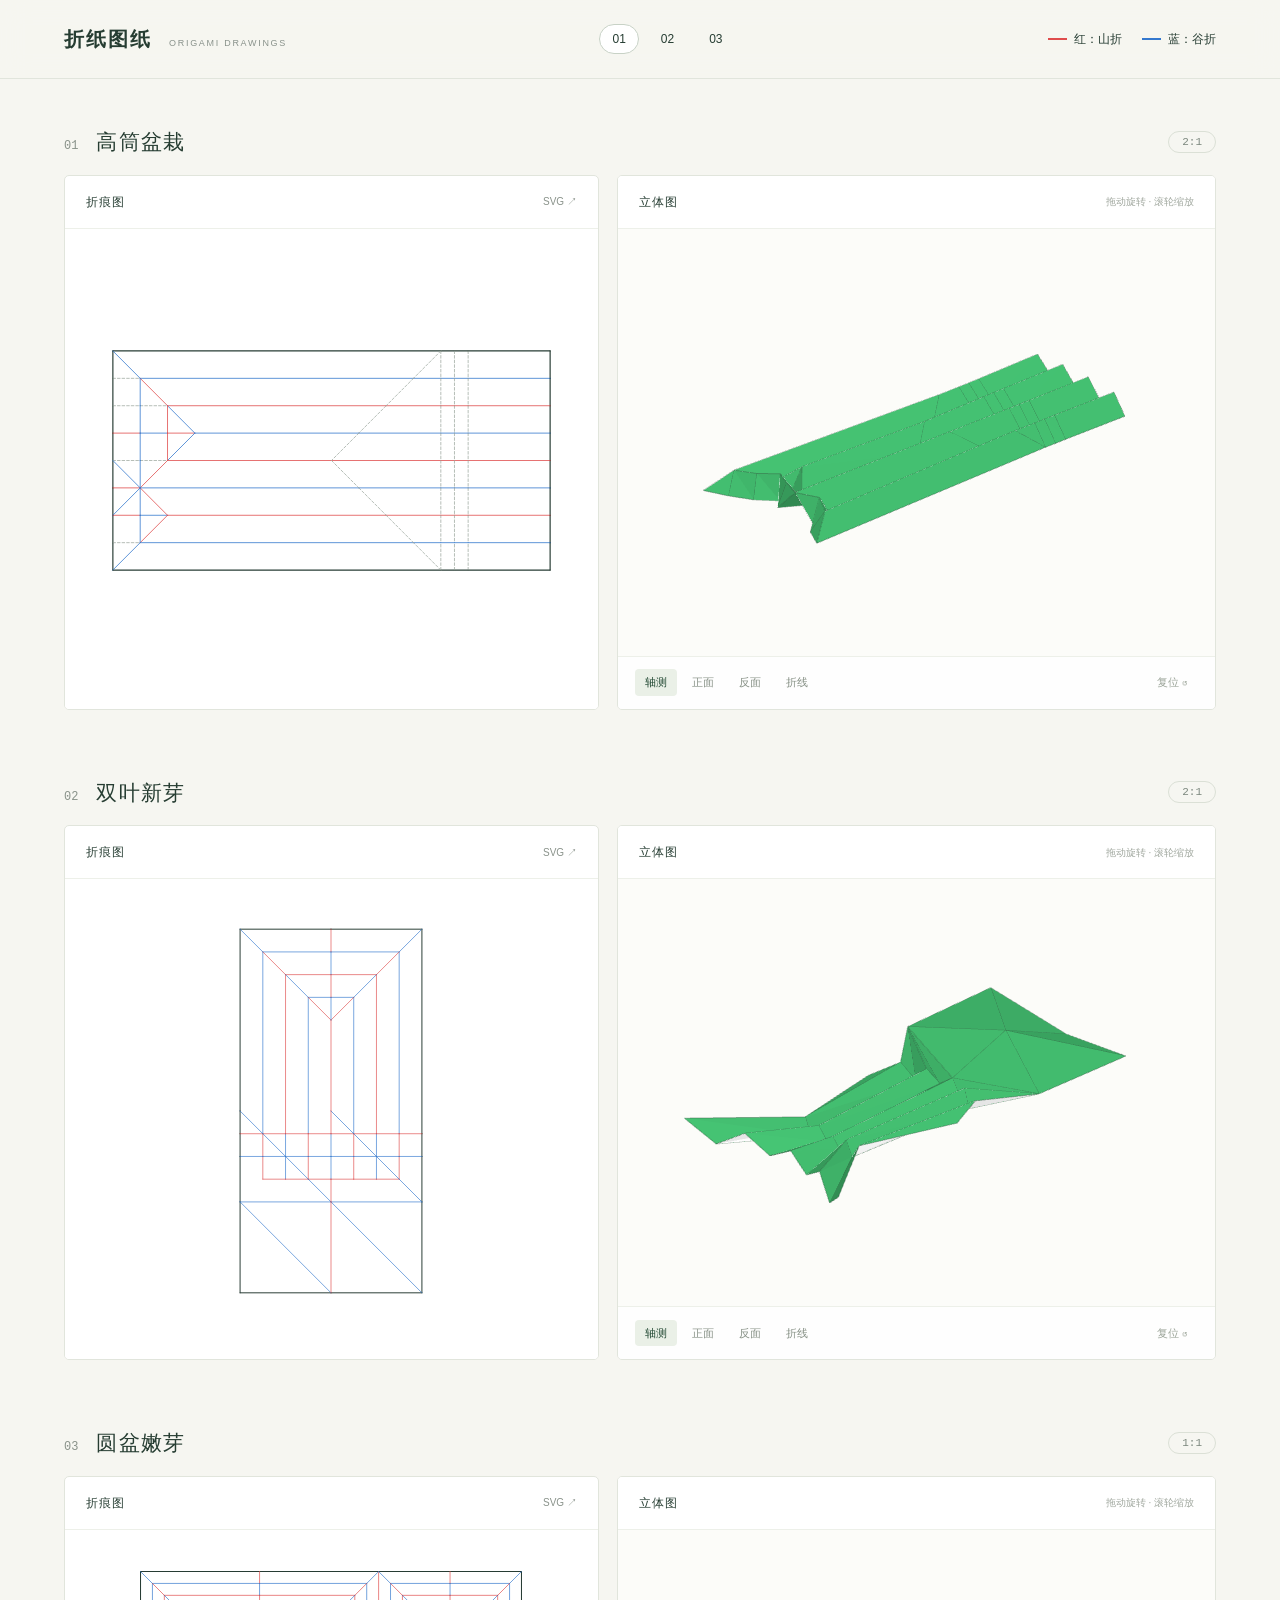
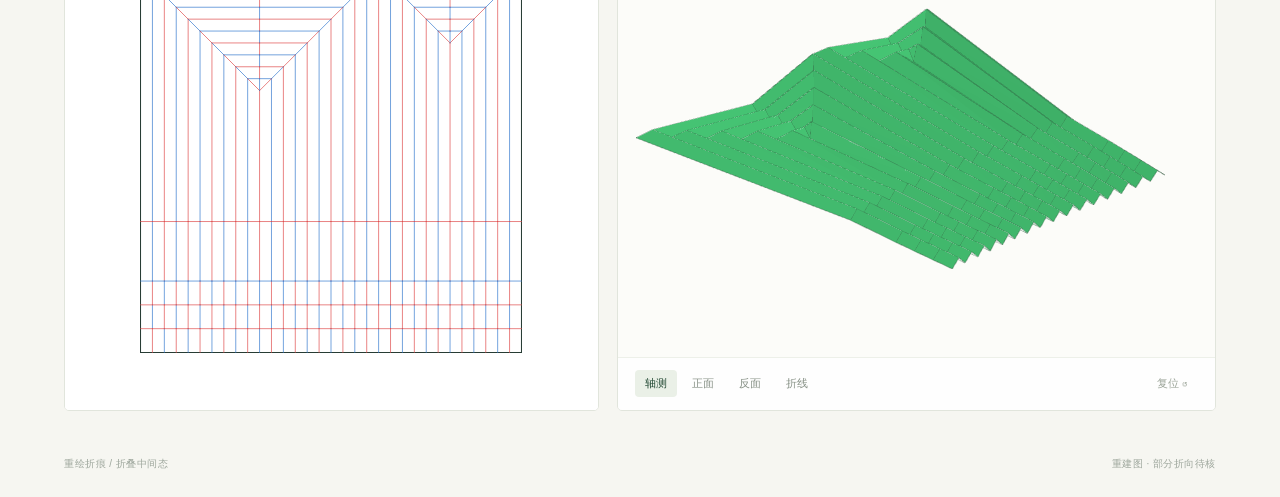
==== index.html @ 1186d383 "Publish three origami crease patterns and interactive 3D drawings" ====
<!doctype html>
<html lang="zh-CN"><head><meta charset="utf-8"><meta name="viewport" content="width=device-width,initial-scale=1"><meta name="theme-color" content="#f6f6f1"><meta name="description" content="三件折纸作品的重绘折痕图与交互立体图。红色山折，蓝色谷折。"><title>折纸图纸</title><link rel="icon" href="favicon.svg" type="image/svg+xml"><link rel="stylesheet" href="style.css"></head><body>
<header class="header"><a class="brand" href="#">折纸图纸<span>ORIGAMI DRAWINGS</span></a><nav aria-label="作品"><a href="#work-01">01</a><a href="#work-02">02</a><a href="#work-03">03</a></nav><div class="legend"><span><i class="red"></i>红：山折</span><span><i class="blue"></i>蓝：谷折</span></div></header>
<main>
<section class="work" id="work-01" data-id="01"><div class="work-head"><h1><span>01</span>高筒盆栽</h1><span class="ratio">2:1</span></div><div class="drawings"><article class="drawing crease"><div class="label">折痕图<a class="download" href="assets/crease-01.svg" download="作品一_折痕图.svg" aria-label="下载作品一折痕图">SVG ↗</a></div><button class="crease-image" data-src="assets/crease-01.svg" aria-label="放大作品一折痕图"><img src="assets/crease-01.svg" alt="作品一红蓝折痕图"></button></article><article class="drawing model"><div class="label">立体图<span class="hint">拖动旋转 · 滚轮缩放</span></div><div class="canvas" id="model-01" aria-label="作品一可旋转立体图"></div><div class="views"><button data-view="iso" class="selected">轴测</button><button data-view="top">正面</button><button data-view="back">反面</button><button data-view="wire">折线</button><button data-view="reset" class="reset">复位 ↺</button></div></article></div></section>
<section class="work" id="work-02" data-id="02"><div class="work-head"><h2><span>02</span>双叶新芽</h2><span class="ratio">2:1</span></div><div class="drawings"><article class="drawing crease"><div class="label">折痕图<a class="download" href="assets/crease-02.svg" download="作品二_折痕图.svg" aria-label="下载作品二折痕图">SVG ↗</a></div><button class="crease-image portrait" data-src="assets/crease-02.svg" aria-label="放大作品二折痕图"><img src="assets/crease-02.svg" alt="作品二红蓝折痕图"></button></article><article class="drawing model"><div class="label">立体图<span class="hint">拖动旋转 · 滚轮缩放</span></div><div class="canvas" id="model-02" aria-label="作品二可旋转立体图"></div><div class="views"><button data-view="iso" class="selected">轴测</button><button data-view="top">正面</button><button data-view="back">反面</button><button data-view="wire">折线</button><button data-view="reset" class="reset">复位 ↺</button></div></article></div></section>
<section class="work" id="work-03" data-id="03"><div class="work-head"><h2><span>03</span>圆盆嫩芽</h2><span class="ratio">1:1</span></div><div class="drawings"><article class="drawing crease"><div class="label">折痕图<a class="download" href="assets/crease-03.svg" download="作品三_折痕图.svg" aria-label="下载作品三折痕图">SVG ↗</a></div><button class="crease-image" data-src="assets/crease-03.svg" aria-label="放大作品三折痕图"><img src="assets/crease-03.svg" alt="作品三红蓝折痕图"></button></article><article class="drawing model"><div class="label">立体图<span class="hint">拖动旋转 · 滚轮缩放</span></div><div class="canvas" id="model-03" aria-label="作品三可旋转立体图"></div><div class="views"><button data-view="iso" class="selected">轴测</button><button data-view="top">正面</button><button data-view="back">反面</button><button data-view="wire">折线</button><button data-view="reset" class="reset">复位 ↺</button></div></article></div></section>
</main><footer><span>重绘折痕 / 折叠中间态</span><span title="部分折向与隐藏层序尚待核验；作品二为照片形态重建。">重建图 · 部分折向待核</span></footer>
<dialog id="lightbox"><button id="close" aria-label="关闭放大图">×</button><img alt="放大折痕图"><div class="legend"><span><i class="red"></i>红：山折</span><span><i class="blue"></i>蓝：谷折</span></div></dialog>
<script src="assets/three.min.js"></script><script src="assets/OrbitControls.js"></script><script src="app.js"></script></body></html>
---- style.css ----
:root{--ink:#263d32;--muted:#89928a;--line:#e1e5dc;--paper:#f6f6f1;--red:#df4c4c;--blue:#3478ce}*{box-sizing:border-box}html{scroll-behavior:smooth;scroll-padding-top:102px}body{margin:0;background:var(--paper);color:var(--ink);font:14px/1.5 -apple-system,BlinkMacSystemFont,"PingFang SC","Microsoft YaHei",sans-serif}a{color:inherit;text-decoration:none}button{font:inherit;cursor:pointer;color:inherit}button:focus-visible,a:focus-visible{outline:2px solid var(--blue);outline-offset:4px}.header{position:sticky;top:0;z-index:10;display:flex;align-items:center;justify-content:space-between;padding:24px 5vw;background:#f6f6f1ee;backdrop-filter:blur(14px);border-bottom:1px solid var(--line)}.brand{font-size:20px;font-weight:600;letter-spacing:.1em;display:flex;align-items:baseline;gap:17px}.brand span{font-size:9px;color:var(--muted);font-weight:500;letter-spacing:.19em}nav{display:flex;gap:9px}nav a{font-size:12px;font-variant-numeric:tabular-nums;padding:5px 12px;border:1px solid transparent;border-radius:20px}nav a:hover,nav a.active{border-color:#c8d2c6;background:#fff}.legend{display:flex;align-items:center;gap:20px;font-size:12px;white-space:nowrap}.legend span{display:flex;align-items:center;gap:7px}.legend i{width:19px;height:2px;display:inline-block}.red{background:var(--red)}.blue{background:var(--blue)}main{max-width:1550px;padding:25px 5vw 0;margin:auto}.work{padding:22px 0 45px;scroll-margin-top:0}.work-head{display:flex;align-items:center;justify-content:space-between;margin-bottom:17px}h1,h2{font-size:21px;font-weight:500;letter-spacing:.06em;margin:0}h1 span,h2 span{font:12px ui-monospace,SFMono-Regular,monospace;letter-spacing:0;color:var(--muted);margin-right:18px}.ratio{font:11px ui-monospace,SFMono-Regular,monospace;border:1px solid #dbe0d6;border-radius:20px;color:#7c887e;padding:4px 13px}.drawings{display:grid;grid-template-columns:1fr 1.12fr;gap:18px}.drawing{border:1px solid var(--line);background:white;border-radius:5px;overflow:hidden;position:relative}.label{height:53px;border-bottom:1px solid #edf0e9;display:flex;align-items:center;justify-content:space-between;padding:0 21px;font-size:12px;letter-spacing:.08em}.download{color:var(--muted);font-size:10px;letter-spacing:0}.download:hover{color:var(--ink)}.hint{font-size:10px;color:#a1a89f;letter-spacing:0}.crease-image{border:0;display:flex;background:#fff;align-items:center;justify-content:center;width:100%;height:480px;padding:32px 26px 48px;cursor:zoom-in}.crease-image img{width:100%;height:100%;object-fit:contain;display:block}.canvas{height:427px;position:relative;touch-action:none}.canvas canvas{display:block;width:100%;height:100%;outline:0}.model{background:#fcfcf9}.model .label{background:white}.views{height:53px;display:flex;align-items:center;gap:5px;padding:0 17px;background:#ffffffc9;border-top:1px solid #edf0e9}.views button{background:transparent;border:0;border-radius:4px;font-size:11px;padding:5px 10px;color:#879186}.views button:hover{background:#f1f4ec;color:var(--ink)}.views button.selected{color:#254b36;background:#eaf0e7}.views .reset{margin-left:auto;color:#9ca599}footer{max-width:1550px;margin:auto;padding:0 5vw 26px;display:flex;justify-content:space-between;color:#9da69c;font-size:10px;letter-spacing:.05em}dialog{border:1px solid var(--line);border-radius:6px;max-width:94vw;width:900px;height:92vh;padding:35px;background:white}dialog::backdrop{background:#10271c91;backdrop-filter:blur(4px)}dialog img{height:calc(100% - 40px);width:100%;object-fit:contain}dialog .legend{justify-content:center;margin-top:14px}#close{position:absolute;top:5px;right:13px;background:white;border:0;font-size:28px;font-weight:300;color:#7a867c;line-height:1.2}@media(min-width:1550px){.crease-image{height:560px}.canvas{height:507px}}@media(max-width:850px){.header{padding:18px 5vw}.brand{font-size:18px}.brand span{display:none}.legend{gap:11px;font-size:10px}nav{gap:0}nav a{padding:4px 9px}main{padding-top:8px}.drawings{grid-template-columns:1fr}.work{padding:20px 0 35px}.crease-image{height:420px}.canvas{height:365px}.hint{font-size:10px}h1,h2{font-size:19px}footer{font-size:9px;gap:15px}.label{height:45px}.crease-image.portrait{height:490px}}@media(prefers-reduced-motion:reduce){html{scroll-behavior:auto}}
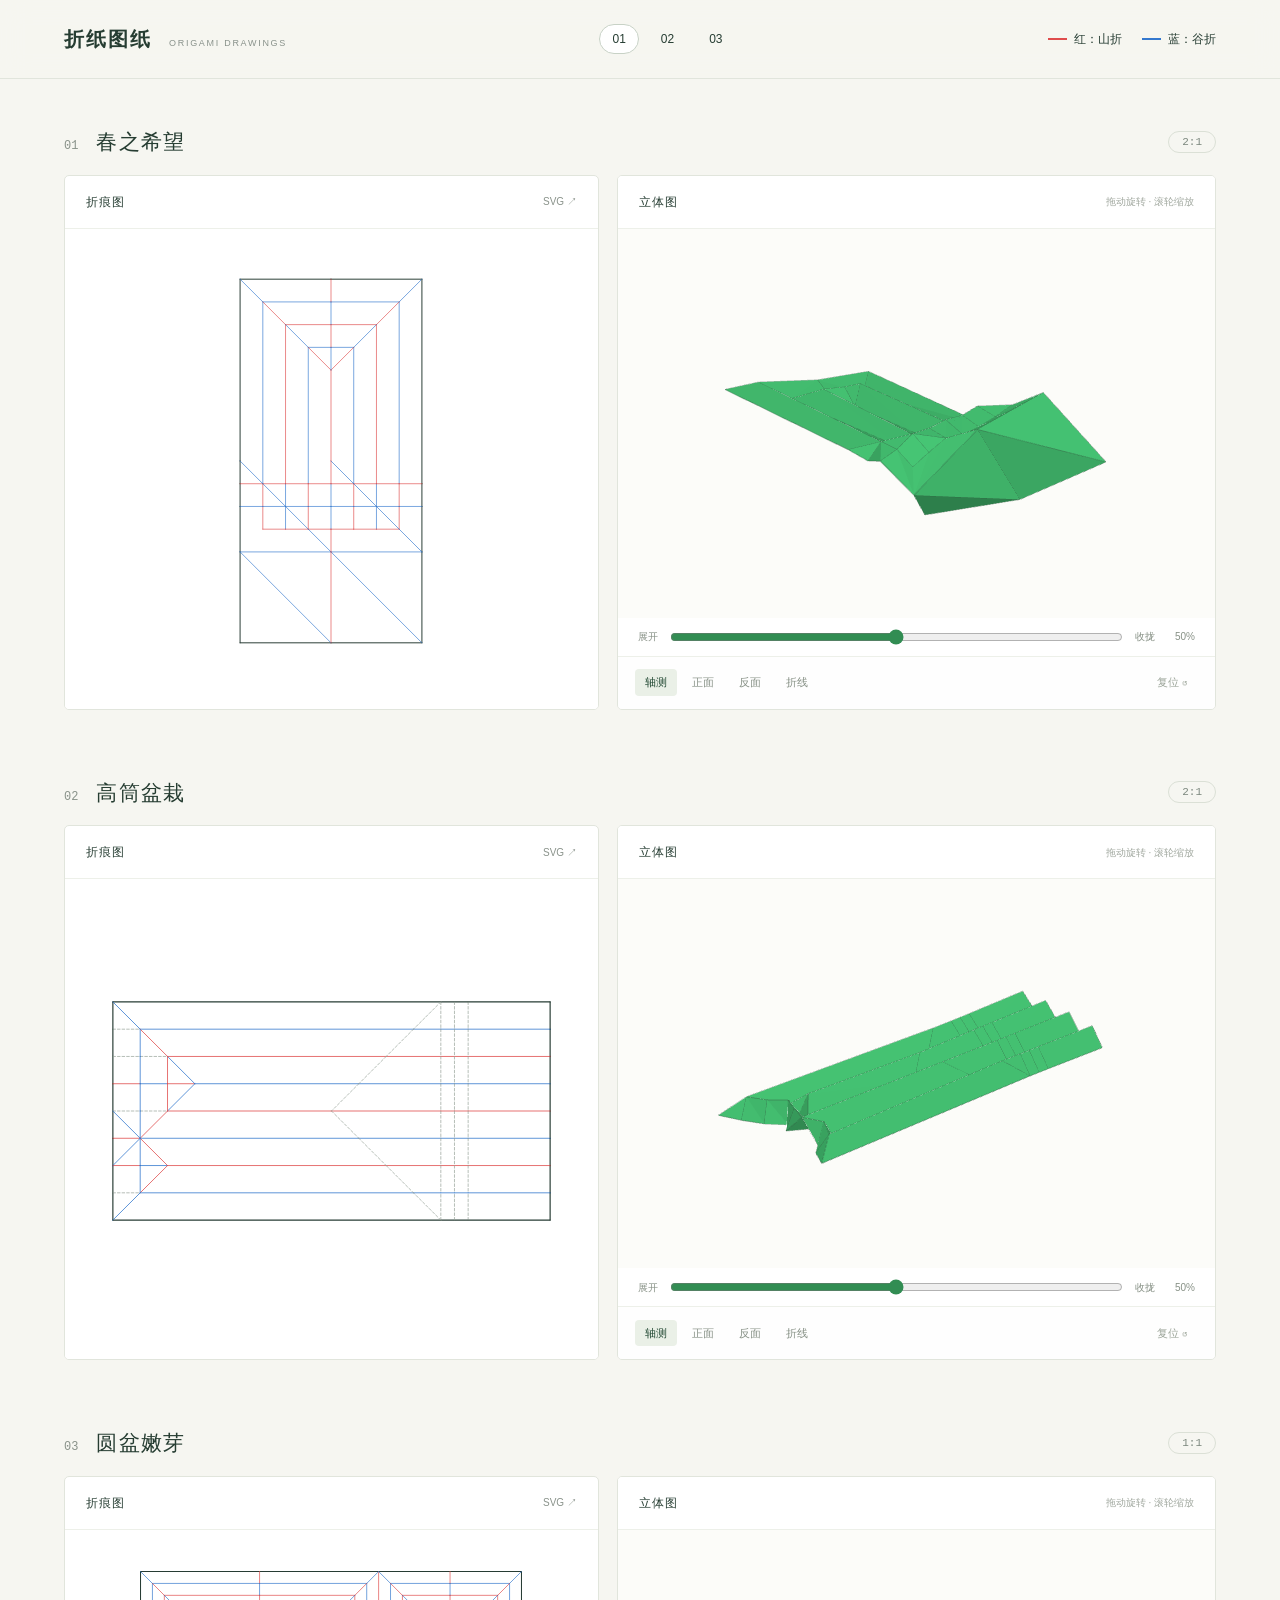
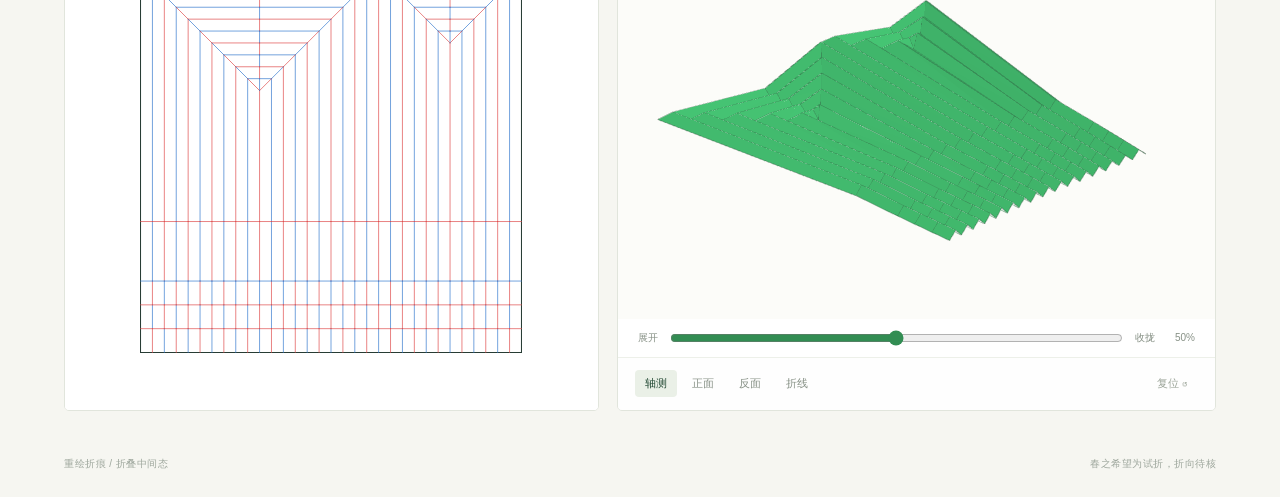
==== commit baae06c9: "Put Spring of Hope first and add folding controls" ====
--- a/index.html
+++ b/index.html
@@ -1,10 +1,10 @@
 <!doctype html>
 <html lang="zh-CN"><head><meta charset="utf-8"><meta name="viewport" content="width=device-width,initial-scale=1"><meta name="theme-color" content="#f6f6f1"><meta name="description" content="三件折纸作品的重绘折痕图与交互立体图。红色山折，蓝色谷折。"><title>折纸图纸</title><link rel="icon" href="favicon.svg" type="image/svg+xml"><link rel="stylesheet" href="style.css"></head><body>
-<header class="header"><a class="brand" href="#">折纸图纸<span>ORIGAMI DRAWINGS</span></a><nav aria-label="作品"><a href="#work-01">01</a><a href="#work-02">02</a><a href="#work-03">03</a></nav><div class="legend"><span><i class="red"></i>红：山折</span><span><i class="blue"></i>蓝：谷折</span></div></header>
+<header class="header"><a class="brand" href="#">折纸图纸<span>ORIGAMI DRAWINGS</span></a><nav aria-label="作品"><a href="#work-02">01</a><a href="#work-01">02</a><a href="#work-03">03</a></nav><div class="legend"><span><i class="red"></i>红：山折</span><span><i class="blue"></i>蓝：谷折</span></div></header>
 <main>
-<section class="work" id="work-01" data-id="01"><div class="work-head"><h1><span>01</span>高筒盆栽</h1><span class="ratio">2:1</span></div><div class="drawings"><article class="drawing crease"><div class="label">折痕图<a class="download" href="assets/crease-01.svg" download="作品一_折痕图.svg" aria-label="下载作品一折痕图">SVG ↗</a></div><button class="crease-image" data-src="assets/crease-01.svg" aria-label="放大作品一折痕图"><img src="assets/crease-01.svg" alt="作品一红蓝折痕图"></button></article><article class="drawing model"><div class="label">立体图<span class="hint">拖动旋转 · 滚轮缩放</span></div><div class="canvas" id="model-01" aria-label="作品一可旋转立体图"></div><div class="views"><button data-view="iso" class="selected">轴测</button><button data-view="top">正面</button><button data-view="back">反面</button><button data-view="wire">折线</button><button data-view="reset" class="reset">复位 ↺</button></div></article></div></section>
-<section class="work" id="work-02" data-id="02"><div class="work-head"><h2><span>02</span>双叶新芽</h2><span class="ratio">2:1</span></div><div class="drawings"><article class="drawing crease"><div class="label">折痕图<a class="download" href="assets/crease-02.svg" download="作品二_折痕图.svg" aria-label="下载作品二折痕图">SVG ↗</a></div><button class="crease-image portrait" data-src="assets/crease-02.svg" aria-label="放大作品二折痕图"><img src="assets/crease-02.svg" alt="作品二红蓝折痕图"></button></article><article class="drawing model"><div class="label">立体图<span class="hint">拖动旋转 · 滚轮缩放</span></div><div class="canvas" id="model-02" aria-label="作品二可旋转立体图"></div><div class="views"><button data-view="iso" class="selected">轴测</button><button data-view="top">正面</button><button data-view="back">反面</button><button data-view="wire">折线</button><button data-view="reset" class="reset">复位 ↺</button></div></article></div></section>
-<section class="work" id="work-03" data-id="03"><div class="work-head"><h2><span>03</span>圆盆嫩芽</h2><span class="ratio">1:1</span></div><div class="drawings"><article class="drawing crease"><div class="label">折痕图<a class="download" href="assets/crease-03.svg" download="作品三_折痕图.svg" aria-label="下载作品三折痕图">SVG ↗</a></div><button class="crease-image" data-src="assets/crease-03.svg" aria-label="放大作品三折痕图"><img src="assets/crease-03.svg" alt="作品三红蓝折痕图"></button></article><article class="drawing model"><div class="label">立体图<span class="hint">拖动旋转 · 滚轮缩放</span></div><div class="canvas" id="model-03" aria-label="作品三可旋转立体图"></div><div class="views"><button data-view="iso" class="selected">轴测</button><button data-view="top">正面</button><button data-view="back">反面</button><button data-view="wire">折线</button><button data-view="reset" class="reset">复位 ↺</button></div></article></div></section>
-</main><footer><span>重绘折痕 / 折叠中间态</span><span title="部分折向与隐藏层序尚待核验；作品二为照片形态重建。">重建图 · 部分折向待核</span></footer>
+<section class="work" id="work-02" data-id="02"><div class="work-head"><h2><span>01</span>春之希望</h2><span class="ratio">2:1</span></div><div class="drawings"><article class="drawing crease"><div class="label">折痕图<a class="download" href="assets/crease-02.svg" download="作品二_折痕图.svg" aria-label="下载作品二折痕图">SVG ↗</a></div><button class="crease-image portrait" data-src="assets/crease-02.svg" aria-label="放大作品二折痕图"><img src="assets/crease-02.svg" alt="作品二红蓝折痕图"></button></article><article class="drawing model"><div class="label">立体图<span class="hint">拖动旋转 · 滚轮缩放</span></div><div class="canvas" id="model-02" aria-label="作品二可旋转立体图"></div><div class="progress"><span>展开</span><input type="range" min="0" max="100" value="50" aria-label="折叠进度"><span>收拢</span><output>50%</output></div><div class="views"><button data-view="iso" class="selected">轴测</button><button data-view="top">正面</button><button data-view="back">反面</button><button data-view="wire">折线</button><button data-view="reset" class="reset">复位 ↺</button></div></article></div></section>
+<section class="work" id="work-01" data-id="01"><div class="work-head"><h1><span>02</span>高筒盆栽</h1><span class="ratio">2:1</span></div><div class="drawings"><article class="drawing crease"><div class="label">折痕图<a class="download" href="assets/crease-01.svg" download="作品一_折痕图.svg" aria-label="下载作品一折痕图">SVG ↗</a></div><button class="crease-image" data-src="assets/crease-01.svg" aria-label="放大作品一折痕图"><img src="assets/crease-01.svg" alt="作品一红蓝折痕图"></button></article><article class="drawing model"><div class="label">立体图<span class="hint">拖动旋转 · 滚轮缩放</span></div><div class="canvas" id="model-01" aria-label="作品一可旋转立体图"></div><div class="progress"><span>展开</span><input type="range" min="0" max="100" value="50" aria-label="折叠进度"><span>收拢</span><output>50%</output></div><div class="views"><button data-view="iso" class="selected">轴测</button><button data-view="top">正面</button><button data-view="back">反面</button><button data-view="wire">折线</button><button data-view="reset" class="reset">复位 ↺</button></div></article></div></section>
+<section class="work" id="work-03" data-id="03"><div class="work-head"><h2><span>03</span>圆盆嫩芽</h2><span class="ratio">1:1</span></div><div class="drawings"><article class="drawing crease"><div class="label">折痕图<a class="download" href="assets/crease-03.svg" download="作品三_折痕图.svg" aria-label="下载作品三折痕图">SVG ↗</a></div><button class="crease-image" data-src="assets/crease-03.svg" aria-label="放大作品三折痕图"><img src="assets/crease-03.svg" alt="作品三红蓝折痕图"></button></article><article class="drawing model"><div class="label">立体图<span class="hint">拖动旋转 · 滚轮缩放</span></div><div class="canvas" id="model-03" aria-label="作品三可旋转立体图"></div><div class="progress"><span>展开</span><input type="range" min="0" max="100" value="50" aria-label="折叠进度"><span>收拢</span><output>50%</output></div><div class="views"><button data-view="iso" class="selected">轴测</button><button data-view="top">正面</button><button data-view="back">反面</button><button data-view="wire">折线</button><button data-view="reset" class="reset">复位 ↺</button></div></article></div></section>
+</main><footer><span>重绘折痕 / 折叠中间态</span><span title="部分折向与隐藏层序尚待核验；作品二为照片形态重建。">春之希望为试折，折向待核</span></footer>
 <dialog id="lightbox"><button id="close" aria-label="关闭放大图">×</button><img alt="放大折痕图"><div class="legend"><span><i class="red"></i>红：山折</span><span><i class="blue"></i>蓝：谷折</span></div></dialog>
 <script src="assets/three.min.js"></script><script src="assets/OrbitControls.js"></script><script src="app.js"></script></body></html>
--- a/style.css
+++ b/style.css
@@ -1 +1,2 @@
 :root{--ink:#263d32;--muted:#89928a;--line:#e1e5dc;--paper:#f6f6f1;--red:#df4c4c;--blue:#3478ce}*{box-sizing:border-box}html{scroll-behavior:smooth;scroll-padding-top:102px}body{margin:0;background:var(--paper);color:var(--ink);font:14px/1.5 -apple-system,BlinkMacSystemFont,"PingFang SC","Microsoft YaHei",sans-serif}a{color:inherit;text-decoration:none}button{font:inherit;cursor:pointer;color:inherit}button:focus-visible,a:focus-visible{outline:2px solid var(--blue);outline-offset:4px}.header{position:sticky;top:0;z-index:10;display:flex;align-items:center;justify-content:space-between;padding:24px 5vw;background:#f6f6f1ee;backdrop-filter:blur(14px);border-bottom:1px solid var(--line)}.brand{font-size:20px;font-weight:600;letter-spacing:.1em;display:flex;align-items:baseline;gap:17px}.brand span{font-size:9px;color:var(--muted);font-weight:500;letter-spacing:.19em}nav{display:flex;gap:9px}nav a{font-size:12px;font-variant-numeric:tabular-nums;padding:5px 12px;border:1px solid transparent;border-radius:20px}nav a:hover,nav a.active{border-color:#c8d2c6;background:#fff}.legend{display:flex;align-items:center;gap:20px;font-size:12px;white-space:nowrap}.legend span{display:flex;align-items:center;gap:7px}.legend i{width:19px;height:2px;display:inline-block}.red{background:var(--red)}.blue{background:var(--blue)}main{max-width:1550px;padding:25px 5vw 0;margin:auto}.work{padding:22px 0 45px;scroll-margin-top:0}.work-head{display:flex;align-items:center;justify-content:space-between;margin-bottom:17px}h1,h2{font-size:21px;font-weight:500;letter-spacing:.06em;margin:0}h1 span,h2 span{font:12px ui-monospace,SFMono-Regular,monospace;letter-spacing:0;color:var(--muted);margin-right:18px}.ratio{font:11px ui-monospace,SFMono-Regular,monospace;border:1px solid #dbe0d6;border-radius:20px;color:#7c887e;padding:4px 13px}.drawings{display:grid;grid-template-columns:1fr 1.12fr;gap:18px}.drawing{border:1px solid var(--line);background:white;border-radius:5px;overflow:hidden;position:relative}.label{height:53px;border-bottom:1px solid #edf0e9;display:flex;align-items:center;justify-content:space-between;padding:0 21px;font-size:12px;letter-spacing:.08em}.download{color:var(--muted);font-size:10px;letter-spacing:0}.download:hover{color:var(--ink)}.hint{font-size:10px;color:#a1a89f;letter-spacing:0}.crease-image{border:0;display:flex;background:#fff;align-items:center;justify-content:center;width:100%;height:480px;padding:32px 26px 48px;cursor:zoom-in}.crease-image img{width:100%;height:100%;object-fit:contain;display:block}.canvas{height:427px;position:relative;touch-action:none}.canvas canvas{display:block;width:100%;height:100%;outline:0}.model{background:#fcfcf9}.model .label{background:white}.views{height:53px;display:flex;align-items:center;gap:5px;padding:0 17px;background:#ffffffc9;border-top:1px solid #edf0e9}.views button{background:transparent;border:0;border-radius:4px;font-size:11px;padding:5px 10px;color:#879186}.views button:hover{background:#f1f4ec;color:var(--ink)}.views button.selected{color:#254b36;background:#eaf0e7}.views .reset{margin-left:auto;color:#9ca599}footer{max-width:1550px;margin:auto;padding:0 5vw 26px;display:flex;justify-content:space-between;color:#9da69c;font-size:10px;letter-spacing:.05em}dialog{border:1px solid var(--line);border-radius:6px;max-width:94vw;width:900px;height:92vh;padding:35px;background:white}dialog::backdrop{background:#10271c91;backdrop-filter:blur(4px)}dialog img{height:calc(100% - 40px);width:100%;object-fit:contain}dialog .legend{justify-content:center;margin-top:14px}#close{position:absolute;top:5px;right:13px;background:white;border:0;font-size:28px;font-weight:300;color:#7a867c;line-height:1.2}@media(min-width:1550px){.crease-image{height:560px}.canvas{height:507px}}@media(max-width:850px){.header{padding:18px 5vw}.brand{font-size:18px}.brand span{display:none}.legend{gap:11px;font-size:10px}nav{gap:0}nav a{padding:4px 9px}main{padding-top:8px}.drawings{grid-template-columns:1fr}.work{padding:20px 0 35px}.crease-image{height:420px}.canvas{height:365px}.hint{font-size:10px}h1,h2{font-size:19px}footer{font-size:9px;gap:15px}.label{height:45px}.crease-image.portrait{height:490px}}@media(prefers-reduced-motion:reduce){html{scroll-behavior:auto}}
+.progress{height:38px;display:flex;align-items:center;gap:10px;padding:0 20px;font-size:10px;color:#879186;background:#fff}.progress input{flex:1;accent-color:#328d53}.progress output{width:30px;text-align:right}.canvas{height:389px}@media(min-width:1550px){.canvas{height:469px}}@media(max-width:850px){.canvas{height:327px}}
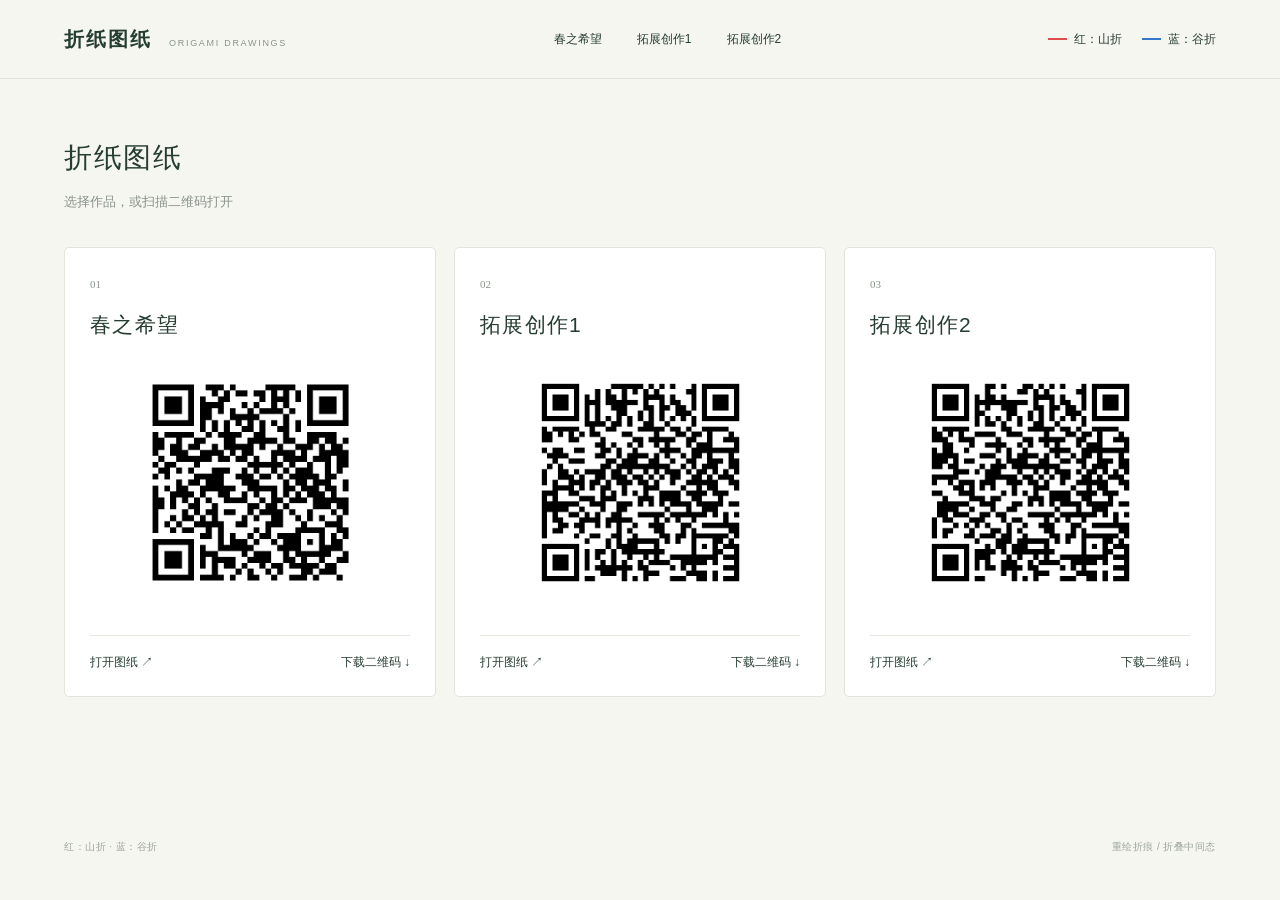
==== commit e5a6d173: "Separate the three works and add QR codes" ====
--- a/index.html
+++ b/index.html
@@ -1,10 +1,4 @@
 <!doctype html>
 <html lang="zh-CN"><head><meta charset="utf-8"><meta name="viewport" content="width=device-width,initial-scale=1"><meta name="theme-color" content="#f6f6f1"><meta name="description" content="三件折纸作品的重绘折痕图与交互立体图。红色山折，蓝色谷折。"><title>折纸图纸</title><link rel="icon" href="favicon.svg" type="image/svg+xml"><link rel="stylesheet" href="style.css"></head><body>
-<header class="header"><a class="brand" href="#">折纸图纸<span>ORIGAMI DRAWINGS</span></a><nav aria-label="作品"><a href="#work-02">01</a><a href="#work-01">02</a><a href="#work-03">03</a></nav><div class="legend"><span><i class="red"></i>红：山折</span><span><i class="blue"></i>蓝：谷折</span></div></header>
-<main>
-<section class="work" id="work-02" data-id="02"><div class="work-head"><h2><span>01</span>春之希望</h2><span class="ratio">2:1</span></div><div class="drawings"><article class="drawing crease"><div class="label">折痕图<a class="download" href="assets/crease-02.svg" download="作品二_折痕图.svg" aria-label="下载作品二折痕图">SVG ↗</a></div><button class="crease-image portrait" data-src="assets/crease-02.svg" aria-label="放大作品二折痕图"><img src="assets/crease-02.svg" alt="作品二红蓝折痕图"></button></article><article class="drawing model"><div class="label">立体图<span class="hint">拖动旋转 · 滚轮缩放</span></div><div class="canvas" id="model-02" aria-label="作品二可旋转立体图"></div><div class="progress"><span>展开</span><input type="range" min="0" max="100" value="50" aria-label="折叠进度"><span>收拢</span><output>50%</output></div><div class="views"><button data-view="iso" class="selected">轴测</button><button data-view="top">正面</button><button data-view="back">反面</button><button data-view="wire">折线</button><button data-view="reset" class="reset">复位 ↺</button></div></article></div></section>
-<section class="work" id="work-01" data-id="01"><div class="work-head"><h1><span>02</span>高筒盆栽</h1><span class="ratio">2:1</span></div><div class="drawings"><article class="drawing crease"><div class="label">折痕图<a class="download" href="assets/crease-01.svg" download="作品一_折痕图.svg" aria-label="下载作品一折痕图">SVG ↗</a></div><button class="crease-image" data-src="assets/crease-01.svg" aria-label="放大作品一折痕图"><img src="assets/crease-01.svg" alt="作品一红蓝折痕图"></button></article><article class="drawing model"><div class="label">立体图<span class="hint">拖动旋转 · 滚轮缩放</span></div><div class="canvas" id="model-01" aria-label="作品一可旋转立体图"></div><div class="progress"><span>展开</span><input type="range" min="0" max="100" value="50" aria-label="折叠进度"><span>收拢</span><output>50%</output></div><div class="views"><button data-view="iso" class="selected">轴测</button><button data-view="top">正面</button><button data-view="back">反面</button><button data-view="wire">折线</button><button data-view="reset" class="reset">复位 ↺</button></div></article></div></section>
-<section class="work" id="work-03" data-id="03"><div class="work-head"><h2><span>03</span>圆盆嫩芽</h2><span class="ratio">1:1</span></div><div class="drawings"><article class="drawing crease"><div class="label">折痕图<a class="download" href="assets/crease-03.svg" download="作品三_折痕图.svg" aria-label="下载作品三折痕图">SVG ↗</a></div><button class="crease-image" data-src="assets/crease-03.svg" aria-label="放大作品三折痕图"><img src="assets/crease-03.svg" alt="作品三红蓝折痕图"></button></article><article class="drawing model"><div class="label">立体图<span class="hint">拖动旋转 · 滚轮缩放</span></div><div class="canvas" id="model-03" aria-label="作品三可旋转立体图"></div><div class="progress"><span>展开</span><input type="range" min="0" max="100" value="50" aria-label="折叠进度"><span>收拢</span><output>50%</output></div><div class="views"><button data-view="iso" class="selected">轴测</button><button data-view="top">正面</button><button data-view="back">反面</button><button data-view="wire">折线</button><button data-view="reset" class="reset">复位 ↺</button></div></article></div></section>
-</main><footer><span>重绘折痕 / 折叠中间态</span><span title="部分折向与隐藏层序尚待核验；作品二为照片形态重建。">春之希望为试折，折向待核</span></footer>
-<dialog id="lightbox"><button id="close" aria-label="关闭放大图">×</button><img alt="放大折痕图"><div class="legend"><span><i class="red"></i>红：山折</span><span><i class="blue"></i>蓝：谷折</span></div></dialog>
-<script src="assets/three.min.js"></script><script src="assets/OrbitControls.js"></script><script src="app.js"></script></body></html>
+<header class="header"><a class="brand" href="#">折纸图纸<span>ORIGAMI DRAWINGS</span></a><nav aria-label="作品"><a href="spring.html">春之希望</a><a href="extension1.html">拓展创作1</a><a href="extension2.html">拓展创作2</a></nav><div class="legend"><span><i class="red"></i>红：山折</span><span><i class="blue"></i>蓝：谷折</span></div></header>
+<main class="hub"><div class="hub-title"><h1>折纸图纸</h1><p>选择作品，或扫描二维码打开</p></div><div class="qr-grid"><article class="qr-card"><a href="spring.html"><span class="qr-number">01</span><h2>春之希望</h2><img src="assets/qr-spring.svg" alt="春之希望二维码"></a><div class="qr-actions"><a href="spring.html">打开图纸 ↗</a><a href="assets/qr-spring.svg" download="春之希望二维码.svg">下载二维码 ↓</a></div></article><article class="qr-card"><a href="extension1.html"><span class="qr-number">02</span><h2>拓展创作1</h2><img src="assets/qr-extension1.svg" alt="拓展创作1二维码"></a><div class="qr-actions"><a href="extension1.html">打开图纸 ↗</a><a href="assets/qr-extension1.svg" download="拓展创作1二维码.svg">下载二维码 ↓</a></div></article><article class="qr-card"><a href="extension2.html"><span class="qr-number">03</span><h2>拓展创作2</h2><img src="assets/qr-extension2.svg" alt="拓展创作2二维码"></a><div class="qr-actions"><a href="extension2.html">打开图纸 ↗</a><a href="assets/qr-extension2.svg" download="拓展创作2二维码.svg">下载二维码 ↓</a></div></article></div></main><footer><span>红：山折 · 蓝：谷折</span><span>重绘折痕 / 折叠中间态</span></footer></body></html>
--- a/style.css
+++ b/style.css
@@ -1,2 +1,4 @@
 :root{--ink:#263d32;--muted:#89928a;--line:#e1e5dc;--paper:#f6f6f1;--red:#df4c4c;--blue:#3478ce}*{box-sizing:border-box}html{scroll-behavior:smooth;scroll-padding-top:102px}body{margin:0;background:var(--paper);color:var(--ink);font:14px/1.5 -apple-system,BlinkMacSystemFont,"PingFang SC","Microsoft YaHei",sans-serif}a{color:inherit;text-decoration:none}button{font:inherit;cursor:pointer;color:inherit}button:focus-visible,a:focus-visible{outline:2px solid var(--blue);outline-offset:4px}.header{position:sticky;top:0;z-index:10;display:flex;align-items:center;justify-content:space-between;padding:24px 5vw;background:#f6f6f1ee;backdrop-filter:blur(14px);border-bottom:1px solid var(--line)}.brand{font-size:20px;font-weight:600;letter-spacing:.1em;display:flex;align-items:baseline;gap:17px}.brand span{font-size:9px;color:var(--muted);font-weight:500;letter-spacing:.19em}nav{display:flex;gap:9px}nav a{font-size:12px;font-variant-numeric:tabular-nums;padding:5px 12px;border:1px solid transparent;border-radius:20px}nav a:hover,nav a.active{border-color:#c8d2c6;background:#fff}.legend{display:flex;align-items:center;gap:20px;font-size:12px;white-space:nowrap}.legend span{display:flex;align-items:center;gap:7px}.legend i{width:19px;height:2px;display:inline-block}.red{background:var(--red)}.blue{background:var(--blue)}main{max-width:1550px;padding:25px 5vw 0;margin:auto}.work{padding:22px 0 45px;scroll-margin-top:0}.work-head{display:flex;align-items:center;justify-content:space-between;margin-bottom:17px}h1,h2{font-size:21px;font-weight:500;letter-spacing:.06em;margin:0}h1 span,h2 span{font:12px ui-monospace,SFMono-Regular,monospace;letter-spacing:0;color:var(--muted);margin-right:18px}.ratio{font:11px ui-monospace,SFMono-Regular,monospace;border:1px solid #dbe0d6;border-radius:20px;color:#7c887e;padding:4px 13px}.drawings{display:grid;grid-template-columns:1fr 1.12fr;gap:18px}.drawing{border:1px solid var(--line);background:white;border-radius:5px;overflow:hidden;position:relative}.label{height:53px;border-bottom:1px solid #edf0e9;display:flex;align-items:center;justify-content:space-between;padding:0 21px;font-size:12px;letter-spacing:.08em}.download{color:var(--muted);font-size:10px;letter-spacing:0}.download:hover{color:var(--ink)}.hint{font-size:10px;color:#a1a89f;letter-spacing:0}.crease-image{border:0;display:flex;background:#fff;align-items:center;justify-content:center;width:100%;height:480px;padding:32px 26px 48px;cursor:zoom-in}.crease-image img{width:100%;height:100%;object-fit:contain;display:block}.canvas{height:427px;position:relative;touch-action:none}.canvas canvas{display:block;width:100%;height:100%;outline:0}.model{background:#fcfcf9}.model .label{background:white}.views{height:53px;display:flex;align-items:center;gap:5px;padding:0 17px;background:#ffffffc9;border-top:1px solid #edf0e9}.views button{background:transparent;border:0;border-radius:4px;font-size:11px;padding:5px 10px;color:#879186}.views button:hover{background:#f1f4ec;color:var(--ink)}.views button.selected{color:#254b36;background:#eaf0e7}.views .reset{margin-left:auto;color:#9ca599}footer{max-width:1550px;margin:auto;padding:0 5vw 26px;display:flex;justify-content:space-between;color:#9da69c;font-size:10px;letter-spacing:.05em}dialog{border:1px solid var(--line);border-radius:6px;max-width:94vw;width:900px;height:92vh;padding:35px;background:white}dialog::backdrop{background:#10271c91;backdrop-filter:blur(4px)}dialog img{height:calc(100% - 40px);width:100%;object-fit:contain}dialog .legend{justify-content:center;margin-top:14px}#close{position:absolute;top:5px;right:13px;background:white;border:0;font-size:28px;font-weight:300;color:#7a867c;line-height:1.2}@media(min-width:1550px){.crease-image{height:560px}.canvas{height:507px}}@media(max-width:850px){.header{padding:18px 5vw}.brand{font-size:18px}.brand span{display:none}.legend{gap:11px;font-size:10px}nav{gap:0}nav a{padding:4px 9px}main{padding-top:8px}.drawings{grid-template-columns:1fr}.work{padding:20px 0 35px}.crease-image{height:420px}.canvas{height:365px}.hint{font-size:10px}h1,h2{font-size:19px}footer{font-size:9px;gap:15px}.label{height:45px}.crease-image.portrait{height:490px}}@media(prefers-reduced-motion:reduce){html{scroll-behavior:auto}}
 .progress{height:38px;display:flex;align-items:center;gap:10px;padding:0 20px;font-size:10px;color:#879186;background:#fff}.progress input{flex:1;accent-color:#328d53}.progress output{width:30px;text-align:right}.canvas{height:389px}@media(min-width:1550px){.canvas{height:469px}}@media(max-width:850px){.canvas{height:327px}}
+
+.hub{min-height:calc(100vh - 140px);padding-top:58px}.hub-title h1{font-size:28px}.hub-title p{font-size:13px;color:#89928a}.qr-grid{display:grid;grid-template-columns:repeat(3,1fr);gap:18px;margin:35px 0 70px}.qr-card{background:#fff;border:1px solid var(--line);border-radius:5px;padding:25px}.qr-card h2{margin:15px 0 20px}.qr-number{font:11px ui-monospace;color:#89928a}.qr-card img{width:min(100%,245px);display:block;margin:20px auto 30px}.qr-actions{border-top:1px solid var(--line);padding-top:17px;display:flex;justify-content:space-between;font-size:12px}.qr-actions a:hover{color:#328d53}@media(max-width:850px){.qr-grid{grid-template-columns:1fr}.header nav{gap:5px}.header nav a{font-size:10px;padding:4px}.header .legend{display:none}.hub{padding-top:32px}}
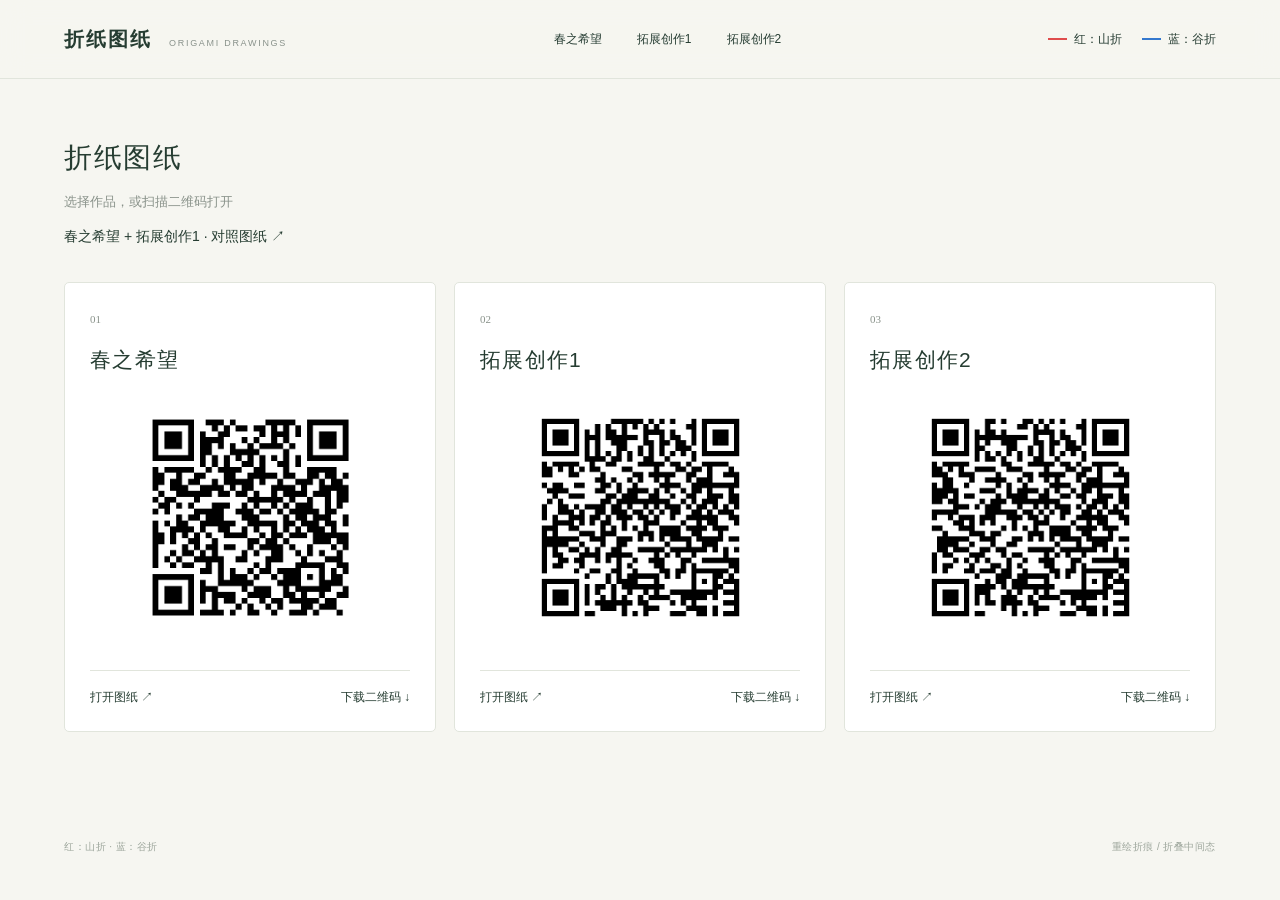
==== commit 95436dfb: "Add side-by-side comparison for two works" ====
--- a/index.html
+++ b/index.html
@@ -1,4 +1,4 @@
 <!doctype html>
 <html lang="zh-CN"><head><meta charset="utf-8"><meta name="viewport" content="width=device-width,initial-scale=1"><meta name="theme-color" content="#f6f6f1"><meta name="description" content="三件折纸作品的重绘折痕图与交互立体图。红色山折，蓝色谷折。"><title>折纸图纸</title><link rel="icon" href="favicon.svg" type="image/svg+xml"><link rel="stylesheet" href="style.css"></head><body>
 <header class="header"><a class="brand" href="#">折纸图纸<span>ORIGAMI DRAWINGS</span></a><nav aria-label="作品"><a href="spring.html">春之希望</a><a href="extension1.html">拓展创作1</a><a href="extension2.html">拓展创作2</a></nav><div class="legend"><span><i class="red"></i>红：山折</span><span><i class="blue"></i>蓝：谷折</span></div></header>
-<main class="hub"><div class="hub-title"><h1>折纸图纸</h1><p>选择作品，或扫描二维码打开</p></div><div class="qr-grid"><article class="qr-card"><a href="spring.html"><span class="qr-number">01</span><h2>春之希望</h2><img src="assets/qr-spring.svg" alt="春之希望二维码"></a><div class="qr-actions"><a href="spring.html">打开图纸 ↗</a><a href="assets/qr-spring.svg" download="春之希望二维码.svg">下载二维码 ↓</a></div></article><article class="qr-card"><a href="extension1.html"><span class="qr-number">02</span><h2>拓展创作1</h2><img src="assets/qr-extension1.svg" alt="拓展创作1二维码"></a><div class="qr-actions"><a href="extension1.html">打开图纸 ↗</a><a href="assets/qr-extension1.svg" download="拓展创作1二维码.svg">下载二维码 ↓</a></div></article><article class="qr-card"><a href="extension2.html"><span class="qr-number">03</span><h2>拓展创作2</h2><img src="assets/qr-extension2.svg" alt="拓展创作2二维码"></a><div class="qr-actions"><a href="extension2.html">打开图纸 ↗</a><a href="assets/qr-extension2.svg" download="拓展创作2二维码.svg">下载二维码 ↓</a></div></article></div></main><footer><span>红：山折 · 蓝：谷折</span><span>重绘折痕 / 折叠中间态</span></footer></body></html>+<main class="hub"><div class="hub-title"><h1>折纸图纸</h1><p>选择作品，或扫描二维码打开</p></div><p><a class="compare-link" href="compare.html">春之希望 + 拓展创作1 · 对照图纸 ↗</a></p><div class="qr-grid"><article class="qr-card"><a href="spring.html"><span class="qr-number">01</span><h2>春之希望</h2><img src="assets/qr-spring.svg" alt="春之希望二维码"></a><div class="qr-actions"><a href="spring.html">打开图纸 ↗</a><a href="assets/qr-spring.svg" download="春之希望二维码.svg">下载二维码 ↓</a></div></article><article class="qr-card"><a href="extension1.html"><span class="qr-number">02</span><h2>拓展创作1</h2><img src="assets/qr-extension1.svg" alt="拓展创作1二维码"></a><div class="qr-actions"><a href="extension1.html">打开图纸 ↗</a><a href="assets/qr-extension1.svg" download="拓展创作1二维码.svg">下载二维码 ↓</a></div></article><article class="qr-card"><a href="extension2.html"><span class="qr-number">03</span><h2>拓展创作2</h2><img src="assets/qr-extension2.svg" alt="拓展创作2二维码"></a><div class="qr-actions"><a href="extension2.html">打开图纸 ↗</a><a href="assets/qr-extension2.svg" download="拓展创作2二维码.svg">下载二维码 ↓</a></div></article></div></main><footer><span>红：山折 · 蓝：谷折</span><span>重绘折痕 / 折叠中间态</span></footer></body></html>
